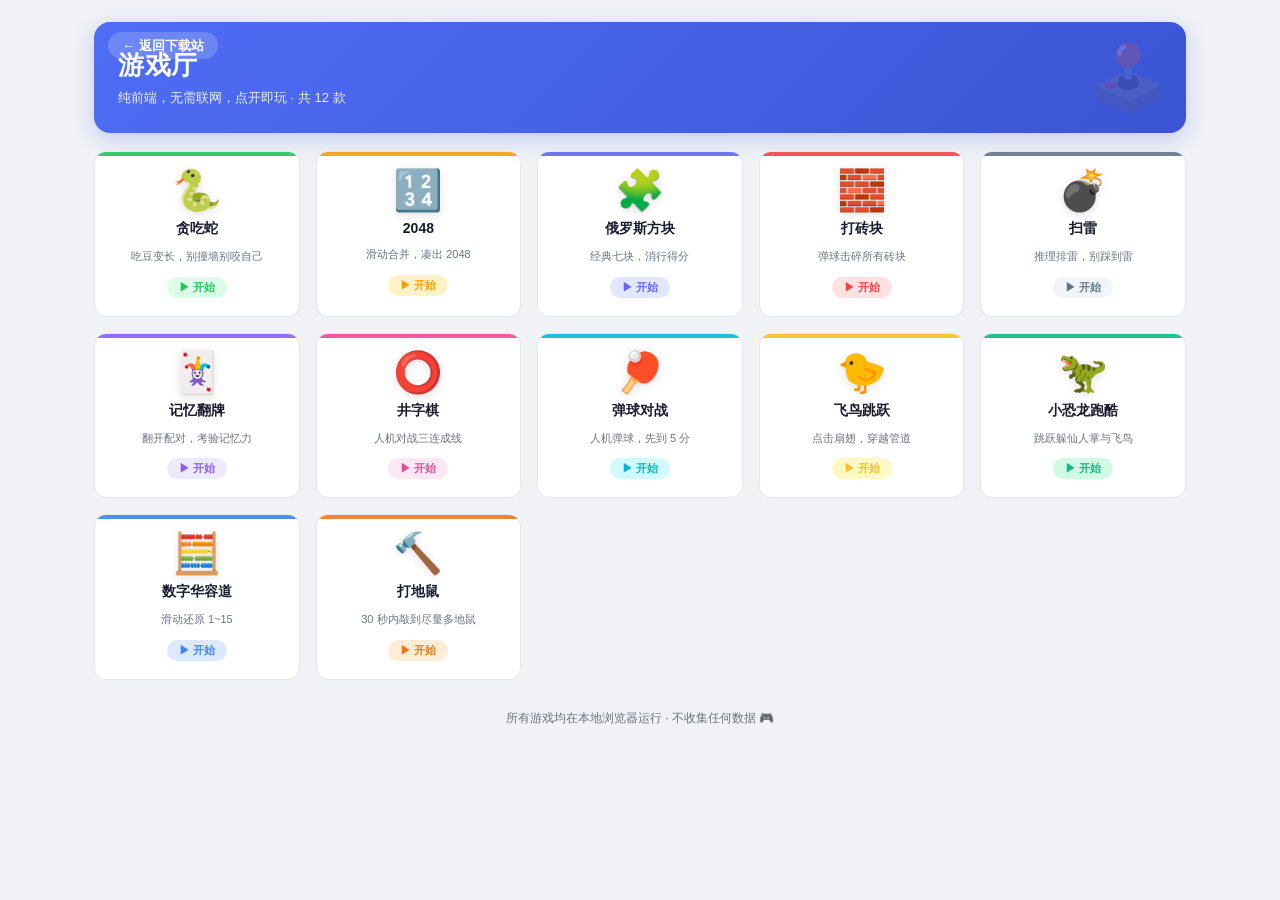
==== games/index.html @ 9715d92e "不知道说什么。" ====
<!DOCTYPE html>
<html lang="zh-CN">
<head>
<meta charset="UTF-8">
<meta name="viewport" content="width=device-width,initial-scale=1.0">
<title>游戏厅 · 文件下载站</title>
<link rel="stylesheet" href="games.css">
<link rel="icon" href="data:image/svg+xml,<svg xmlns='http://www.w3.org/2000/svg' viewBox='0 0 100 100'><text y='.9em' font-size='90'>🎮</text></svg>">
</head>
<body>
<div class="hub-wrap">

  <header class="hub-header">
    <div class="hub-back"><a href="../index.html">← 返回下载站</a></div>
    <span class="arcade">🕹️</span>
    <h1>游戏厅</h1>
    <p>纯前端，无需联网，点开即玩 · 共 12 款</p>
  </header>

  <div class="game-grid" id="grid"></div>

  <div class="hub-footer">所有游戏均在本地浏览器运行 · 不收集任何数据 🎮</div>
</div>

<script>
const GAMES = [
  {f:'snake.html',      e:'🐍', n:'贪吃蛇',     d:'吃豆变长，别撞墙别咬自己', c:'#22c55e', l:'#dcfce7'},
  {f:'2048.html',       e:'🔢', n:'2048',       d:'滑动合并，凑出 2048',     c:'#f59e0b', l:'#fef3c7'},
  {f:'tetris.html',     e:'🧩', n:'俄罗斯方块', d:'经典七块，消行得分',     c:'#6366f1', l:'#e0e7ff'},
  {f:'breakout.html',   e:'🧱', n:'打砖块',     d:'弹球击碎所有砖块',       c:'#ef4444', l:'#fee2e2'},
  {f:'minesweeper.html',e:'💣', n:'扫雷',        d:'推理排雷，别踩到雷',     c:'#64748b', l:'#f1f5f9'},
  {f:'memory.html',     e:'🃏', n:'记忆翻牌',    d:'翻开配对，考验记忆力',   c:'#8b5cf6', l:'#ede9fe'},
  {f:'tictactoe.html',  e:'⭕', n:'井字棋',      d:'人机对战三连成线',       c:'#ec4899', l:'#fce7f3'},
  {f:'pong.html',       e:'🏓', n:'弹球对战',    d:'人机弹球，先到 5 分',    c:'#06b6d4', l:'#cffafe'},
  {f:'flappy.html',     e:'🐤', n:'飞鸟跳跃',    d:'点击扇翅，穿越管道',     c:'#fbbf24', l:'#fef9c3'},
  {f:'dinorun.html',    e:'🦖', n:'小恐龙跑酷',  d:'跳跃躲仙人掌与飞鸟',     c:'#10b981', l:'#d1fae5'},
  {f:'puzzle15.html',   e:'🧮', n:'数字华容道',  d:'滑动还原 1~15',          c:'#3b82f6', l:'#dbeafe'},
  {f:'whack.html',      e:'🔨', n:'打地鼠',      d:'30 秒内敲到尽量多地鼠',   c:'#f97316', l:'#ffedd5'},
];

document.getElementById('grid').innerHTML = GAMES.map(g => `
  <a class="game-card" href="${g.f}" style="--gc:${g.c};--gl:${g.l}">
    <span class="emoji">${g.e}</span>
    <span class="name">${g.n}</span>
    <span class="desc">${g.d}</span>
    <span class="play">▶ 开始</span>
  </a>
`).join('');
</script>
</body>
</html>
---- games/games.css ----
/* ===== 游戏厅共享样式 —— 与下载站统一视觉 ===== */
*, *::before, *::after { margin:0; padding:0; box-sizing:border-box; }

:root{
  --primary:#4f6df5;
  --primary-dark:#3b54d4;
  --primary-light:#e8edff;
  --bg:#f0f2f5;
  --card-bg:#ffffff;
  --text:#1a1a2e;
  --text-secondary:#6b7280;
  --border:#e4e7eb;
  --success:#22c55e;
  --warning:#f59e0b;
  --danger:#ef4444;
  --radius:12px;
  --shadow:0 1px 3px rgba(0,0,0,.08),0 1px 2px rgba(0,0,0,.06);
  --shadow-hover:0 8px 25px rgba(0,0,0,.12),0 2px 6px rgba(0,0,0,.08);
  --transition:.25s cubic-bezier(.4,0,.2,1);
}

body{
  font-family:-apple-system,BlinkMacSystemFont,"Segoe UI","Microsoft YaHei",sans-serif;
  background:var(--bg);
  color:var(--text);
  min-height:100vh;
  display:flex; flex-direction:column; align-items:center;
  padding:0 14px 40px;
  -webkit-tap-highlight-color:transparent;
  user-select:none;
}

/* 顶栏 */
.game-topbar{
  width:100%; max-width:560px;
  display:flex; align-items:center; justify-content:space-between;
  gap:10px; margin:18px auto 14px;
}
.back-btn{
  display:inline-flex; align-items:center; gap:6px;
  padding:8px 14px; border:1.5px solid var(--border); border-radius:20px;
  background:var(--card-bg); color:var(--text-secondary);
  font-size:13px; font-weight:600; cursor:pointer; text-decoration:none;
  transition:var(--transition);
}
.back-btn:hover{ border-color:var(--primary); color:var(--primary); transform:translateX(-2px); }
.game-title{ font-size:18px; font-weight:700; }
.score-badge{
  padding:6px 14px; border-radius:20px; background:var(--primary-light);
  color:var(--primary); font-size:13px; font-weight:700;
}
.score-badge small{ font-weight:500; opacity:.7; }

/* 舞台 */
.game-stage{
  background:var(--card-bg); border:1px solid var(--border);
  border-radius:var(--radius); box-shadow:var(--shadow);
  padding:14px; margin:0 auto;
  display:flex; flex-direction:column; align-items:center; gap:12px;
  position:relative;
}
canvas{
  display:block; background:#0f1020; border-radius:8px;
  touch-action:none; max-width:100%;
}
.game-hint{ font-size:12px; color:var(--text-secondary); text-align:center; line-height:1.6; }
.game-hint b{ color:var(--primary); }

/* 通用按钮 */
.btn{
  display:inline-flex; align-items:center; gap:6px;
  padding:9px 18px; border:none; border-radius:8px;
  background:var(--primary); color:#fff; font-size:13px; font-weight:600;
  cursor:pointer; transition:var(--transition);
}
.btn:hover{ background:var(--primary-dark); transform:translateY(-1px); }
.btn:active{ transform:scale(.97); }
.btn.ghost{ background:var(--card-bg); color:var(--primary); border:1.5px solid var(--primary); }
.btn.danger{ background:var(--danger); }

/* 覆盖层（开始/结束） */
.overlay{
  position:absolute; inset:0; border-radius:var(--radius);
  background:rgba(15,16,32,.86); color:#fff;
  display:flex; flex-direction:column; align-items:center; justify-content:center;
  gap:12px; text-align:center; z-index:5;
  backdrop-filter:blur(3px);
}
.overlay h2{ font-size:24px; }
.overlay p{ font-size:13px; opacity:.85; max-width:260px; line-height:1.6; }
.overlay .btn{ font-size:14px; padding:11px 26px; }

/* 移动端方向键 */
.dpad{ display:none; grid-template-columns:repeat(3,54px); grid-template-rows:repeat(3,54px); gap:8px; margin-top:6px; }
.dpad button{
  border:1px solid var(--border); border-radius:12px; background:var(--card-bg);
  font-size:22px; color:var(--primary); cursor:pointer; transition:var(--transition);
}
.dpad button:active{ background:var(--primary-light); transform:scale(.94); }
.dpad .up{ grid-area:1/2; } .dpad .left{ grid-area:2/1; }
.dpad .right{ grid-area:2/3; } .dpad .down{ grid-area:3/2; }
@media (hover:none) and (pointer:coarse){
  .dpad{ display:grid; }
  .desktop-only{ display:none; }
}

/* ===== 游戏厅首页 ===== */
.hub-wrap{ width:100%; max-width:1100px; margin:0 auto; padding:0 4px; }
.hub-header{
  background:linear-gradient(135deg,var(--primary) 0%,var(--primary-dark) 100%);
  color:#fff; border-radius:16px; padding:26px 24px; margin:22px 0 18px;
  box-shadow:0 6px 22px rgba(79,109,245,.28);
  position:relative; overflow:hidden;
}
.hub-header h1{ font-size:26px; font-weight:800; letter-spacing:.5px; }
.hub-header p{ margin-top:6px; font-size:13px; opacity:.9; }
.hub-header .arcade{ position:absolute; right:18px; top:50%; transform:translateY(-50%); font-size:64px; opacity:.18; }
.hub-back{ position:absolute; top:14px; left:14px; }
.hub-back a{
  color:#fff; text-decoration:none; font-size:13px; font-weight:600;
  background:rgba(255,255,255,.18); padding:6px 14px; border-radius:20px;
  transition:var(--transition);
}
.hub-back a:hover{ background:rgba(255,255,255,.32); }

.game-grid{
  display:grid; grid-template-columns:repeat(auto-fill,minmax(180px,1fr));
  gap:16px;
}
.game-card{
  background:var(--card-bg); border:1px solid var(--border); border-radius:var(--radius);
  padding:18px 16px; text-decoration:none; color:var(--text); cursor:pointer;
  transition:var(--transition); display:flex; flex-direction:column; align-items:center; gap:10px;
  position:relative; overflow:hidden; animation:fadeInUp .4s ease;
}
@keyframes fadeInUp{ from{opacity:0;transform:translateY(12px);} to{opacity:1;transform:translateY(0);} }
.game-card::before{
  content:''; position:absolute; top:0; left:0; width:100%; height:4px;
  background:var(--gc,var(--primary)); opacity:.9;
}
.game-card:hover{ box-shadow:var(--shadow-hover); transform:translateY(-3px); border-color:var(--gc,var(--primary)); }
.game-card .emoji{ font-size:40px; line-height:1; filter:drop-shadow(0 2px 4px rgba(0,0,0,.12)); }
.game-card .name{ font-size:14px; font-weight:700; }
.game-card .desc{ font-size:11px; color:var(--text-secondary); text-align:center; line-height:1.5; }
.game-card .play{
  margin-top:2px; font-size:11px; font-weight:600; color:var(--gc,var(--primary));
  padding:3px 12px; border-radius:12px; background:var(--gl,var(--primary-light));
}

.hub-footer{ text-align:center; margin-top:30px; font-size:12px; color:var(--text-secondary); }
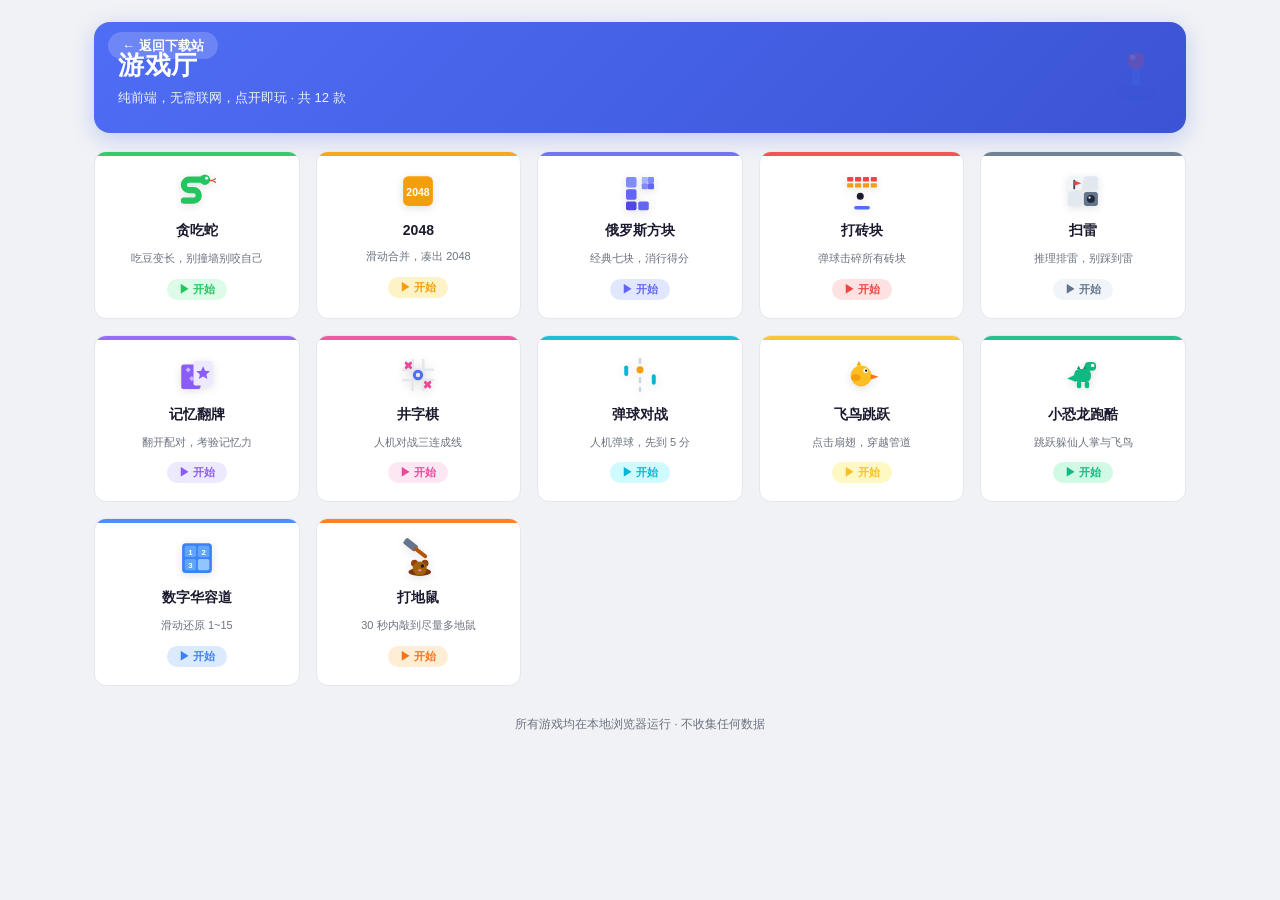
==== commit 5bb11531: "更新了图标" ====
--- a/games/index.html
+++ b/games/index.html
@@ -5,37 +5,38 @@
 <meta name="viewport" content="width=device-width,initial-scale=1.0">
 <title>游戏厅 · 文件下载站</title>
 <link rel="stylesheet" href="games.css">
-<link rel="icon" href="data:image/svg+xml,<svg xmlns='http://www.w3.org/2000/svg' viewBox='0 0 100 100'><text y='.9em' font-size='90'>🎮</text></svg>">
+<link rel="icon" href="data:image/svg+xml,%3Csvg%20xmlns%3D%22http%3A%2F%2Fwww.w3.org%2F2000%2Fsvg%22%20viewBox%3D%220%200%2048%2048%22%3E%3Crect%20x%3D%229%22%20y%3D%2230%22%20width%3D%2230%22%20height%3D%2210%22%20rx%3D%225%22%20fill%3D%22%233b54d4%22%2F%3E%3Crect%20x%3D%2221%22%20y%3D%2213%22%20width%3D%226%22%20height%3D%2217%22%20rx%3D%223%22%20fill%3D%22%234f6df5%22%2F%3E%3Ccircle%20cx%3D%2224%22%20cy%3D%2211%22%20r%3D%226.5%22%20fill%3D%22%23ef4444%22%2F%3E%3Ccircle%20cx%3D%2221.5%22%20cy%3D%228.5%22%20r%3D%222%22%20fill%3D%22%23fca5a5%22%2F%3E%3C%2Fsvg%3E">
 </head>
 <body>
 <div class="hub-wrap">
 
   <header class="hub-header">
     <div class="hub-back"><a href="../index.html">← 返回下载站</a></div>
-    <span class="arcade">🕹️</span>
+    <span class="arcade" aria-hidden="true"><svg xmlns="http://www.w3.org/2000/svg" viewBox="0 0 48 48"><rect x="9" y="30" width="30" height="10" rx="5" fill="#3b54d4"/><rect x="21" y="13" width="6" height="17" rx="3" fill="#4f6df5"/><circle cx="24" cy="11" r="6.5" fill="#ef4444"/><circle cx="21.5" cy="8.5" r="2" fill="#fca5a5"/></svg></span>
     <h1>游戏厅</h1>
     <p>纯前端，无需联网，点开即玩 · 共 12 款</p>
   </header>
 
   <div class="game-grid" id="grid"></div>
 
-  <div class="hub-footer">所有游戏均在本地浏览器运行 · 不收集任何数据 🎮</div>
+  <div class="hub-footer">所有游戏均在本地浏览器运行 · 不收集任何数据</div>
 </div>
 
 <script>
+const ICONS = {"SNAKE":"<svg xmlns=\"http://www.w3.org/2000/svg\" viewBox=\"0 0 48 48\"><path d=\"M9 35h11a6 6 0 0 0 0-12h-5a6 6 0 0 1 0-12h13\" fill=\"none\" stroke=\"#22c55e\" stroke-width=\"7\" stroke-linecap=\"round\"/><circle cx=\"33\" cy=\"11\" r=\"6\" fill=\"#22c55e\"/><circle cx=\"35\" cy=\"9.5\" r=\"1.7\" fill=\"#fff\"/><path d=\"M39 12h3l3-2M42 12l3 2\" stroke=\"#ef4444\" stroke-width=\"1.6\" fill=\"none\" stroke-linecap=\"round\" stroke-linejoin=\"round\"/></svg>","G2048":"<svg xmlns=\"http://www.w3.org/2000/svg\" viewBox=\"0 0 48 48\"><rect x=\"7\" y=\"7\" width=\"34\" height=\"34\" rx=\"6\" fill=\"#f59e0b\"/><text x=\"24\" y=\"25\" text-anchor=\"middle\" dominant-baseline=\"central\" font-family=\"Arial,sans-serif\" font-weight=\"800\" font-size=\"12\" fill=\"#fff\">2048</text></svg>","TETRIS":"<svg xmlns=\"http://www.w3.org/2000/svg\" viewBox=\"0 0 48 48\"><rect x=\"8\" y=\"8\" width=\"12\" height=\"12\" rx=\"2\" fill=\"#818cf8\"/><rect x=\"8\" y=\"22\" width=\"12\" height=\"12\" rx=\"2\" fill=\"#6366f1\"/><rect x=\"8\" y=\"36\" width=\"12\" height=\"10\" rx=\"2\" fill=\"#4f46e5\"/><rect x=\"22\" y=\"36\" width=\"12\" height=\"10\" rx=\"2\" fill=\"#6366f1\"/><rect x=\"26\" y=\"8\" width=\"7\" height=\"7\" rx=\"1.2\" fill=\"#a5b4fc\"/><rect x=\"33\" y=\"8\" width=\"7\" height=\"7\" rx=\"1.2\" fill=\"#818cf8\"/><rect x=\"26\" y=\"15\" width=\"7\" height=\"7\" rx=\"1.2\" fill=\"#818cf8\"/><rect x=\"33\" y=\"15\" width=\"7\" height=\"7\" rx=\"1.2\" fill=\"#6366f1\"/></svg>","BREAKOUT":"<svg xmlns=\"http://www.w3.org/2000/svg\" viewBox=\"0 0 48 48\"><g><rect x=\"7\" y=\"8\" width=\"7\" height=\"5\" rx=\"1\" fill=\"#ef4444\"/><rect x=\"16\" y=\"8\" width=\"7\" height=\"5\" rx=\"1\" fill=\"#ef4444\"/><rect x=\"25\" y=\"8\" width=\"7\" height=\"5\" rx=\"1\" fill=\"#ef4444\"/><rect x=\"34\" y=\"8\" width=\"7\" height=\"5\" rx=\"1\" fill=\"#ef4444\"/><rect x=\"7\" y=\"15\" width=\"7\" height=\"5\" rx=\"1\" fill=\"#f59e0b\"/><rect x=\"16\" y=\"15\" width=\"7\" height=\"5\" rx=\"1\" fill=\"#f59e0b\"/><rect x=\"25\" y=\"15\" width=\"7\" height=\"5\" rx=\"1\" fill=\"#f59e0b\"/><rect x=\"34\" y=\"15\" width=\"7\" height=\"5\" rx=\"1\" fill=\"#f59e0b\"/></g><circle cx=\"22\" cy=\"30\" r=\"4\" fill=\"#1a1a2e\"/><rect x=\"15\" y=\"41\" width=\"18\" height=\"4\" rx=\"2\" fill=\"#4f6df5\"/></svg>","MINE48":"<svg xmlns=\"http://www.w3.org/2000/svg\" viewBox=\"0 0 48 48\"><rect x=\"7\" y=\"7\" width=\"16\" height=\"16\" rx=\"3\" fill=\"#f1f5f9\"/><path d=\"M14 12v9\" stroke=\"#334155\" stroke-width=\"2\" stroke-linecap=\"round\"/><path d=\"M14 12l8 3-8 3z\" fill=\"#ef4444\"/><rect x=\"25\" y=\"7\" width=\"16\" height=\"16\" rx=\"3\" fill=\"#e2e8f0\"/><rect x=\"7\" y=\"25\" width=\"16\" height=\"16\" rx=\"3\" fill=\"#e2e8f0\"/><rect x=\"25\" y=\"25\" width=\"16\" height=\"16\" rx=\"3\" fill=\"#64748b\"/><circle cx=\"33\" cy=\"33\" r=\"4.5\" fill=\"#1e293b\"/><circle cx=\"31.5\" cy=\"31.5\" r=\"1.3\" fill=\"#fff\"/></svg>","MEMORY48":"<svg xmlns=\"http://www.w3.org/2000/svg\" viewBox=\"0 0 48 48\"><rect x=\"6\" y=\"12\" width=\"22\" height=\"28\" rx=\"3\" fill=\"#8b5cf6\"/><path d=\"M11 18l3-3 3 3-3 3zM15 28l3-3 3 3-3 3z\" fill=\"#c4b5fd\"/><rect x=\"20\" y=\"8\" width=\"22\" height=\"28\" rx=\"3\" fill=\"#ede9fe\"/><path d=\"M31 14l2.3 5 5.5.6-4.1 3.7 1.2 5.4-4.9-2.9-4.9 2.9 1.2-5.4-4.1-3.7 5.5-.6z\" fill=\"#8b5cf6\"/></svg>","TICTACTOE48":"<svg xmlns=\"http://www.w3.org/2000/svg\" viewBox=\"0 0 48 48\"><path d=\"M18 7v34M30 7v34M7 18h34M7 30h34\" stroke=\"#e4e7eb\" stroke-width=\"3\" stroke-linecap=\"round\"/><path d=\"M10.5 10.5l5 5m0-5l-5 5M32.5 32.5l5 5m0-5l-5 5\" stroke=\"#ec4899\" stroke-width=\"3.4\" stroke-linecap=\"round\"/><circle cx=\"24\" cy=\"24\" r=\"4.2\" fill=\"none\" stroke=\"#4f6df5\" stroke-width=\"3.4\"/></svg>","PONG":"<svg xmlns=\"http://www.w3.org/2000/svg\" viewBox=\"0 0 48 48\"><path d=\"M24 6v36\" stroke=\"#cbd5e1\" stroke-width=\"3\" stroke-dasharray=\"4 7\" stroke-linecap=\"round\"/><rect x=\"6\" y=\"13\" width=\"4.5\" height=\"12\" rx=\"2.2\" fill=\"#06b6d4\"/><rect x=\"37.5\" y=\"23\" width=\"4.5\" height=\"12\" rx=\"2.2\" fill=\"#06b6d4\"/><circle cx=\"24\" cy=\"18\" r=\"4\" fill=\"#f59e0b\"/></svg>","FLAPPY":"<svg xmlns=\"http://www.w3.org/2000/svg\" viewBox=\"0 0 48 48\"><path d=\"M18 13l2.5-5 2.5 5z\" fill=\"#f59e0b\"/><circle cx=\"23\" cy=\"25\" r=\"12\" fill=\"#fbbf24\"/><ellipse cx=\"17\" cy=\"27\" rx=\"5.5\" ry=\"3.8\" fill=\"#f59e0b\"/><path d=\"M34 23l9 3-9 3z\" fill=\"#f97316\"/><circle cx=\"28\" cy=\"19\" r=\"2.6\" fill=\"#fff\"/><circle cx=\"28.7\" cy=\"19\" r=\"1.3\" fill=\"#1a1a2e\"/></svg>","DINO":"<svg xmlns=\"http://www.w3.org/2000/svg\" viewBox=\"0 0 48 48\"><path d=\"M6 28l10-5v9z\" fill=\"#10b981\"/><rect x=\"14\" y=\"17\" width=\"19\" height=\"15\" rx=\"6\" fill=\"#10b981\"/><rect x=\"26\" y=\"9\" width=\"13\" height=\"10\" rx=\"4.5\" fill=\"#10b981\"/><circle cx=\"35\" cy=\"13\" r=\"1.9\" fill=\"#fff\"/><path d=\"M17 17l2-3.5 2 3.5zm7 0l2-3.5 2 3.5z\" fill=\"#059669\"/><rect x=\"17\" y=\"31\" width=\"5\" height=\"8\" rx=\"2\" fill=\"#10b981\"/><rect x=\"26\" y=\"31\" width=\"5\" height=\"8\" rx=\"2\" fill=\"#10b981\"/></svg>","PUZZLE48":"<svg xmlns=\"http://www.w3.org/2000/svg\" viewBox=\"0 0 48 48\"><rect x=\"7\" y=\"7\" width=\"34\" height=\"34\" rx=\"4\" fill=\"#3b82f6\"/><rect x=\"10\" y=\"10\" width=\"13\" height=\"13\" rx=\"2\" fill=\"#60a5fa\"/><rect x=\"25\" y=\"10\" width=\"13\" height=\"13\" rx=\"2\" fill=\"#60a5fa\"/><rect x=\"10\" y=\"25\" width=\"13\" height=\"13\" rx=\"2\" fill=\"#60a5fa\"/><rect x=\"25\" y=\"25\" width=\"13\" height=\"13\" rx=\"2\" fill=\"#93c5fd\"/><g font-family=\"Arial,sans-serif\" font-weight=\"800\" font-size=\"9\" fill=\"#fff\" text-anchor=\"middle\"><text x=\"16.5\" y=\"17.5\" dominant-baseline=\"central\">1</text><text x=\"31.5\" y=\"17.5\" dominant-baseline=\"central\">2</text><text x=\"16.5\" y=\"32.5\" dominant-baseline=\"central\">3</text></g></svg>","WHACK48":"<svg xmlns=\"http://www.w3.org/2000/svg\" viewBox=\"0 0 48 48\"><ellipse cx=\"26\" cy=\"40\" rx=\"13\" ry=\"4.5\" fill=\"#78350f\"/><circle cx=\"20\" cy=\"30\" r=\"4\" fill=\"#92400e\"/><circle cx=\"32\" cy=\"30\" r=\"4\" fill=\"#92400e\"/><circle cx=\"26\" cy=\"36\" r=\"8\" fill=\"#a16207\"/><circle cx=\"29\" cy=\"33\" r=\"2\" fill=\"#1a1a2e\"/><ellipse cx=\"26\" cy=\"38\" rx=\"2\" ry=\"1.5\" fill=\"#f472b6\"/><g transform=\"rotate(38 14 10)\"><rect x=\"6\" y=\"4\" width=\"17\" height=\"8\" rx=\"2\" fill=\"#64748b\"/><rect x=\"20\" y=\"6\" width=\"18\" height=\"4.5\" rx=\"2.2\" fill=\"#b45309\"/></g></svg>"};
 const GAMES = [
-  {f:'snake.html',      e:'🐍', n:'贪吃蛇',     d:'吃豆变长，别撞墙别咬自己', c:'#22c55e', l:'#dcfce7'},
-  {f:'2048.html',       e:'🔢', n:'2048',       d:'滑动合并，凑出 2048',     c:'#f59e0b', l:'#fef3c7'},
-  {f:'tetris.html',     e:'🧩', n:'俄罗斯方块', d:'经典七块，消行得分',     c:'#6366f1', l:'#e0e7ff'},
-  {f:'breakout.html',   e:'🧱', n:'打砖块',     d:'弹球击碎所有砖块',       c:'#ef4444', l:'#fee2e2'},
-  {f:'minesweeper.html',e:'💣', n:'扫雷',        d:'推理排雷，别踩到雷',     c:'#64748b', l:'#f1f5f9'},
-  {f:'memory.html',     e:'🃏', n:'记忆翻牌',    d:'翻开配对，考验记忆力',   c:'#8b5cf6', l:'#ede9fe'},
-  {f:'tictactoe.html',  e:'⭕', n:'井字棋',      d:'人机对战三连成线',       c:'#ec4899', l:'#fce7f3'},
-  {f:'pong.html',       e:'🏓', n:'弹球对战',    d:'人机弹球，先到 5 分',    c:'#06b6d4', l:'#cffafe'},
-  {f:'flappy.html',     e:'🐤', n:'飞鸟跳跃',    d:'点击扇翅，穿越管道',     c:'#fbbf24', l:'#fef9c3'},
-  {f:'dinorun.html',    e:'🦖', n:'小恐龙跑酷',  d:'跳跃躲仙人掌与飞鸟',     c:'#10b981', l:'#d1fae5'},
-  {f:'puzzle15.html',   e:'🧮', n:'数字华容道',  d:'滑动还原 1~15',          c:'#3b82f6', l:'#dbeafe'},
-  {f:'whack.html',      e:'🔨', n:'打地鼠',      d:'30 秒内敲到尽量多地鼠',   c:'#f97316', l:'#ffedd5'},
+  {f:'snake.html',      e:ICONS.SNAKE, n:'贪吃蛇',     d:'吃豆变长，别撞墙别咬自己', c:'#22c55e', l:'#dcfce7'},
+  {f:'2048.html',       e:ICONS.G2048, n:'2048',       d:'滑动合并，凑出 2048',     c:'#f59e0b', l:'#fef3c7'},
+  {f:'tetris.html',     e:ICONS.TETRIS, n:'俄罗斯方块', d:'经典七块，消行得分',     c:'#6366f1', l:'#e0e7ff'},
+  {f:'breakout.html',   e:ICONS.BREAKOUT, n:'打砖块',     d:'弹球击碎所有砖块',       c:'#ef4444', l:'#fee2e2'},
+  {f:'minesweeper.html',e:ICONS.MINE48, n:'扫雷',        d:'推理排雷，别踩到雷',     c:'#64748b', l:'#f1f5f9'},
+  {f:'memory.html',     e:ICONS.MEMORY48, n:'记忆翻牌',    d:'翻开配对，考验记忆力',   c:'#8b5cf6', l:'#ede9fe'},
+  {f:'tictactoe.html',  e:ICONS.TICTACTOE48, n:'井字棋',      d:'人机对战三连成线',       c:'#ec4899', l:'#fce7f3'},
+  {f:'pong.html',       e:ICONS.PONG, n:'弹球对战',    d:'人机弹球，先到 5 分',    c:'#06b6d4', l:'#cffafe'},
+  {f:'flappy.html',     e:ICONS.FLAPPY, n:'飞鸟跳跃',    d:'点击扇翅，穿越管道',     c:'#fbbf24', l:'#fef9c3'},
+  {f:'dinorun.html',    e:ICONS.DINO, n:'小恐龙跑酷',  d:'跳跃躲仙人掌与飞鸟',     c:'#10b981', l:'#d1fae5'},
+  {f:'puzzle15.html',   e:ICONS.PUZZLE48, n:'数字华容道',  d:'滑动还原 1~15',          c:'#3b82f6', l:'#dbeafe'},
+  {f:'whack.html',      e:ICONS.WHACK48, n:'打地鼠',      d:'30 秒内敲到尽量多地鼠',   c:'#f97316', l:'#ffedd5'},
 ];
 
 document.getElementById('grid').innerHTML = GAMES.map(g => `
--- a/games/games.css
+++ b/games/games.css
@@ -148,3 +148,12 @@
 }
 
 .hub-footer{ text-align:center; margin-top:30px; font-size:12px; color:var(--text-secondary); }
+
+
+/* ===== 扁平 SVG 图标尺寸 ===== */
+.hub-header .arcade svg{ width:64px; height:64px; display:block; }
+.game-card .emoji svg{ width:42px; height:42px; display:block; }
+.game-title svg{ width:22px; height:22px; vertical-align:-4px; margin-right:7px; }
+.overlay h2 svg{ width:30px; height:30px; vertical-align:-5px; margin-right:9px; }
+.mole svg{ width:100%; display:block; }
+.score-row b svg{ width:14px; height:14px; vertical-align:-2px; }
